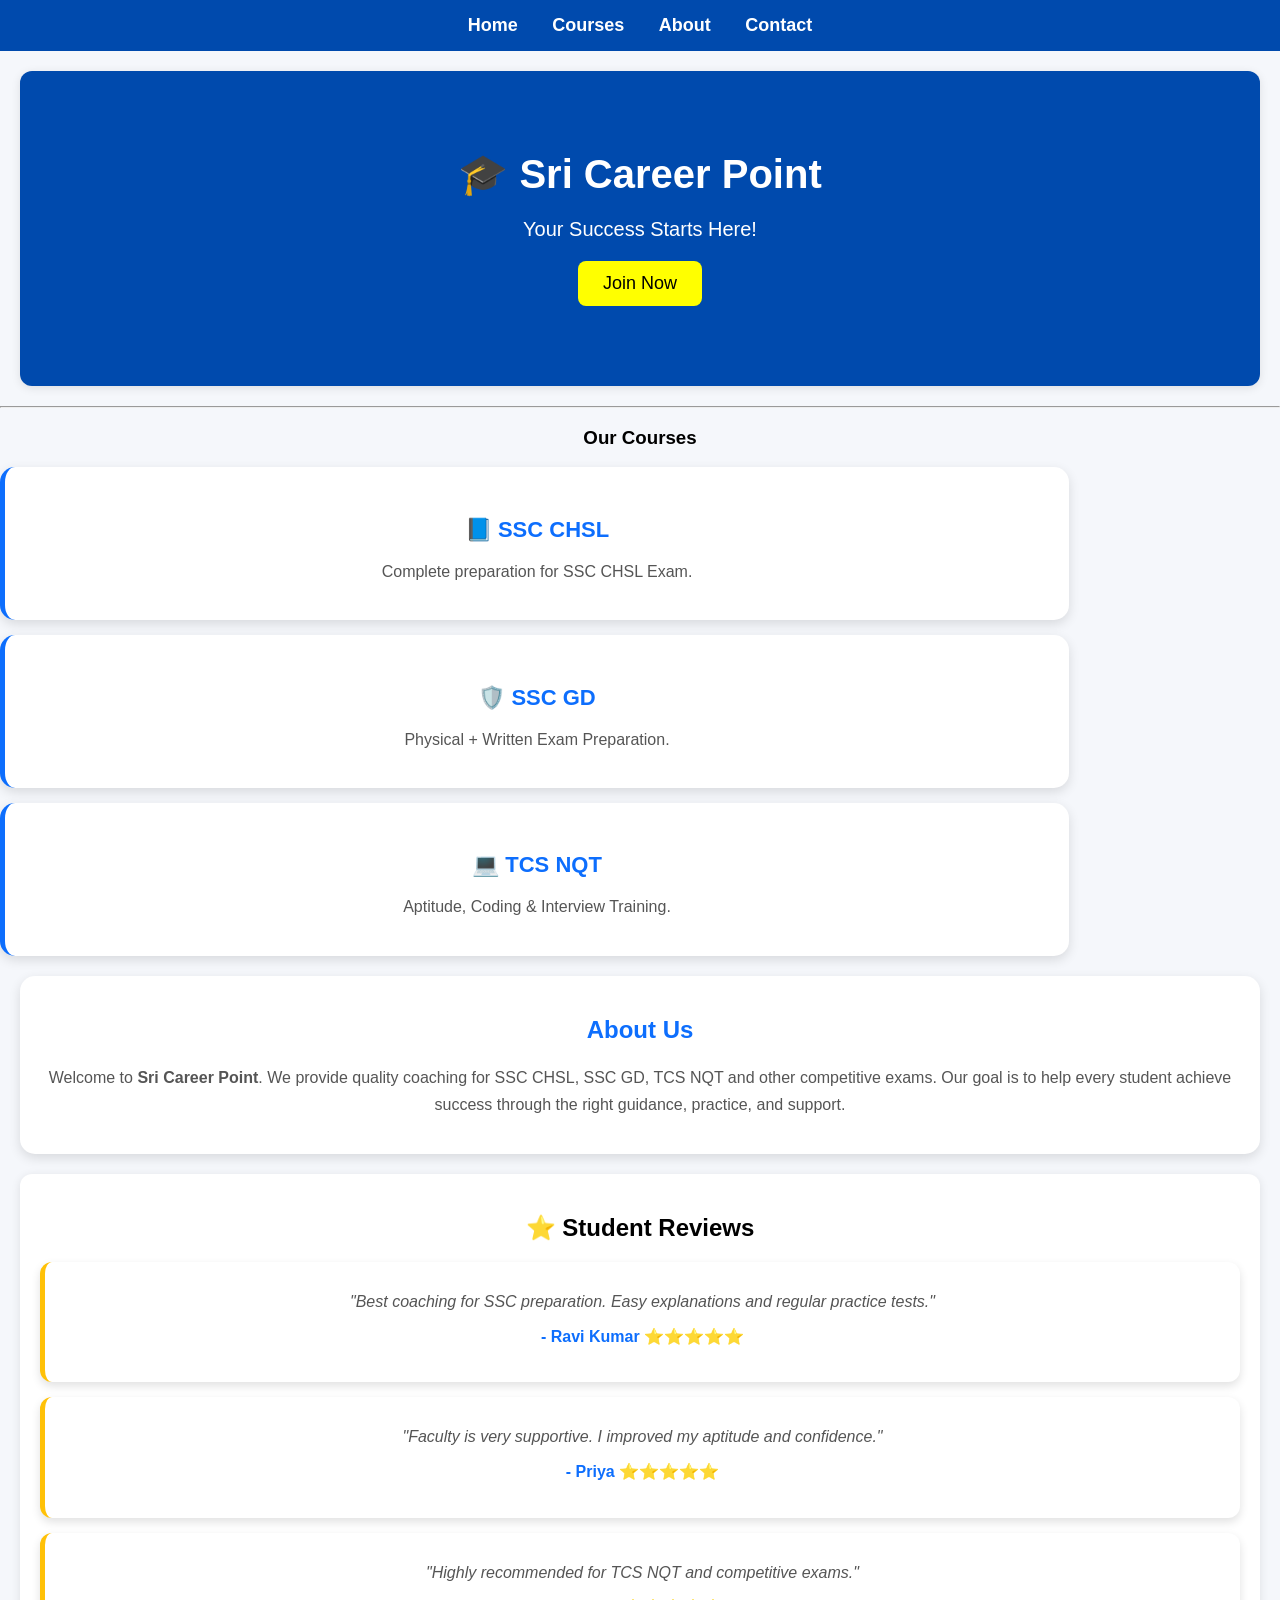
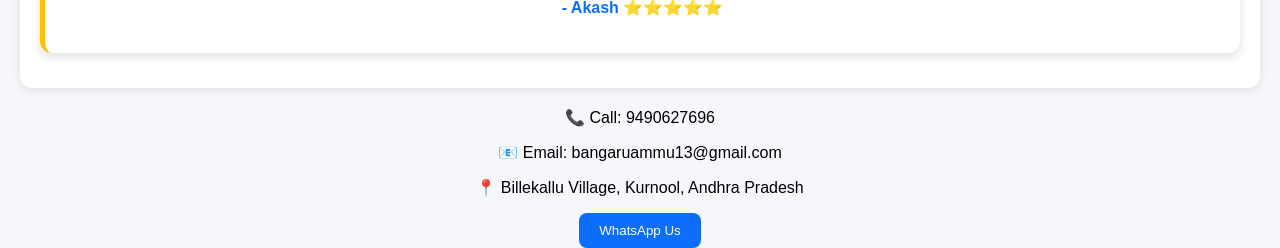
==== index.html @ 65660f53 "Update index.html" ====
<!DOCTYPE html>
<html lang="en">
<head>
  <meta charset="UTF-8">
  <meta name="viewport" content="width=device-width, initial-scale=1.0">
  <title>Sri Career Point</title>
  <link rel="stylesheet" href="style.css">
</head>
<body>
<nav>
    <a href="#">Home</a>
    <a href="#">Courses</a>
    <a href="#">About</a>
    <a href="#">Contact</a>
</nav>
<section class="hero">
  <h1>🎓 Sri Career Point</h1>
  <p>Your Success Starts Here!</p>
 <a href="https://wa.me/919490627696" target="_blank">
  <button>Join Now</button>
 </a>
</section>
  <hr>
<h3>Our Courses</h3>
<div class="course-box">
  <h4>📘 SSC CHSL</h4>
  <p>Complete preparation for SSC CHSL Exam.</p>
</div>

<div class="course-box">
  <h4>🛡️ SSC GD</h4>
  <p>Physical + Written Exam Preparation.</p>
</div>

<div class="course-box">
  <h4>💻 TCS NQT</h4>
  <p>Aptitude, Coding & Interview Training.</p>
</div>
  <section id="about">
  <h2>About Us</h2>
  <p>
    Welcome to <strong>Sri Career Point</strong>. We provide quality coaching for
    SSC CHSL, SSC GD, TCS NQT and other competitive exams.
    Our goal is to help every student achieve success through the right guidance,
    practice, and support.
  </p>
  </section>
  <section id="reviews">
  <h2>⭐ Student Reviews</h2>

  <div class="review-box">
    <p>"Best coaching for SSC preparation. Easy explanations and regular practice tests."</p>
    <h4>- Ravi Kumar ⭐⭐⭐⭐⭐</h4>
  </div>

  <div class="review-box">
    <p>"Faculty is very supportive. I improved my aptitude and confidence."</p>
    <h4>- Priya ⭐⭐⭐⭐⭐</h4>
  </div>

  <div class="review-box">
    <p>"Highly recommended for TCS NQT and competitive exams."</p>
    <h4>- Akash ⭐⭐⭐⭐⭐</h4>
  </div>
  </section>
<p>📞 Call: 9490627696</p>
<p>📧 Email: bangaruammu13@gmail.com</p>
<p>📍 Billekallu Village, Kurnool, Andhra Pradesh</p>

<a href="https://wa.me/919490627696" target="_blank">
  <button>WhatsApp Us</button>
</a>
</body>
</html>
---- style.css ----
body {
  font-family: Arial, sans-serif;
  margin: 0;
  padding: 0;
  background: #f4f7fc;
  text-align: center;
}

header {
  background: #004aad;
  color: white;
  padding: 20px;
}

h1 {
  margin: 0;
}

.container {
  padding: 30px;
}

.course-box {
  background: white;
  margin: 15px;
  padding: 20px;
  border-radius: 10px;
  box-shadow: 0 2px 8px rgba(0,0,0,0.1);
}

button {
  background: #004aad;
  color: white;
  border: none;
  padding: 12px 20px;
  border-radius: 5px;
  cursor: pointer;
}

button:hover {
  background: #003080;
  }
nav {
    background: #004aad;
    padding: 15px;
}

nav a {
    color: white;
    text-decoration: none;
    margin: 15px;
    font-size: 18px;
    font-weight: bold;
}

nav a:hover {
    color: yellow;
}
.hero {
    background: #004aad;
    color: white;
    padding: 80px 20px;
}

.hero h1 {
    font-size: 40px;
    margin-bottom: 10px;
}

.hero p {
    font-size: 20px;
    margin-bottom: 20px;
}

.hero button {
    background: yellow;
    color: black;
    padding: 12px 25px;
    border: none;
    border-radius: 8px;
    font-size: 18px;
    cursor: pointer;
}
.course-box {
    background: white;
    width: 80%;
    margin: 20px auto;
    padding: 20px;
    border-radius: 10px;
    box-shadow: 0 2px 10px rgba(0,0,0,0.1);
}

.course-box h4 {
    color: #004aad;
    margin-bottom: 10px;
}

.course-box p {
    color: #555;
}
 body {
  font-family: Arial, sans-serif;
  background: #f5f7fb;
  margin: 0;
  padding: 0;
}

header {
  background: #0d6efd;
  color: white;
  text-align: center;
  padding: 20px;
}

section {
  background: white;
  margin: 20px;
  padding: 20px;
  border-radius: 12px;
  box-shadow: 0 2px 10px rgba(0,0,0,0.1);
}

button {
  background: #0d6efd;
  color: white;
  border: none;
  padding: 10px 20px;
  border-radius: 8px;
  cursor: pointer;
}

button:hover {
  background: #0b5ed7;
  }
.course-box {
  background: #ffffff;
  border-radius: 15px;
  padding: 20px;
  margin: 15px 0;
  box-shadow: 0 4px 12px rgba(0,0,0,0.12);
  transition: 0.3s;
  border-left: 5px solid #0d6efd;
}

.course-box:hover {
  transform: translateY(-5px);
  box-shadow: 0 8px 18px rgba(0,0,0,0.18);
}

.course-box h4 {
  color: #0d6efd;
  margin-bottom: 10px;
  font-size: 22px;
}

.course-box p {
  color: #555;
  line-height: 1.6;
}
#about {
  background: #ffffff;
  padding: 20px;
  margin: 20px;
  border-radius: 15px;
  box-shadow: 0 4px 12px rgba(0,0,0,0.12);
}

#about h2 {
  color: #0d6efd;
}

#about p {
  color: #555;
  line-height: 1.7;
}
#reviews {
  margin: 20px;
}

.review-box {
  background: #ffffff;
  padding: 15px;
  margin: 15px 0;
  border-radius: 12px;
  box-shadow: 0 4px 10px rgba(0,0,0,0.12);
  border-left: 5px solid #ffc107;
}

.review-box p {
  color: #555;
  font-style: italic;
}

.review-box h4 {
  color: #0d6efd;
  margin-top: 10px;
}
.hero h1 {
  font-size: 40px;
  color: white;
  font-weight: bold;
  margin-bottom: 10px;
}

.hero p {
  font-size: 20px;
}
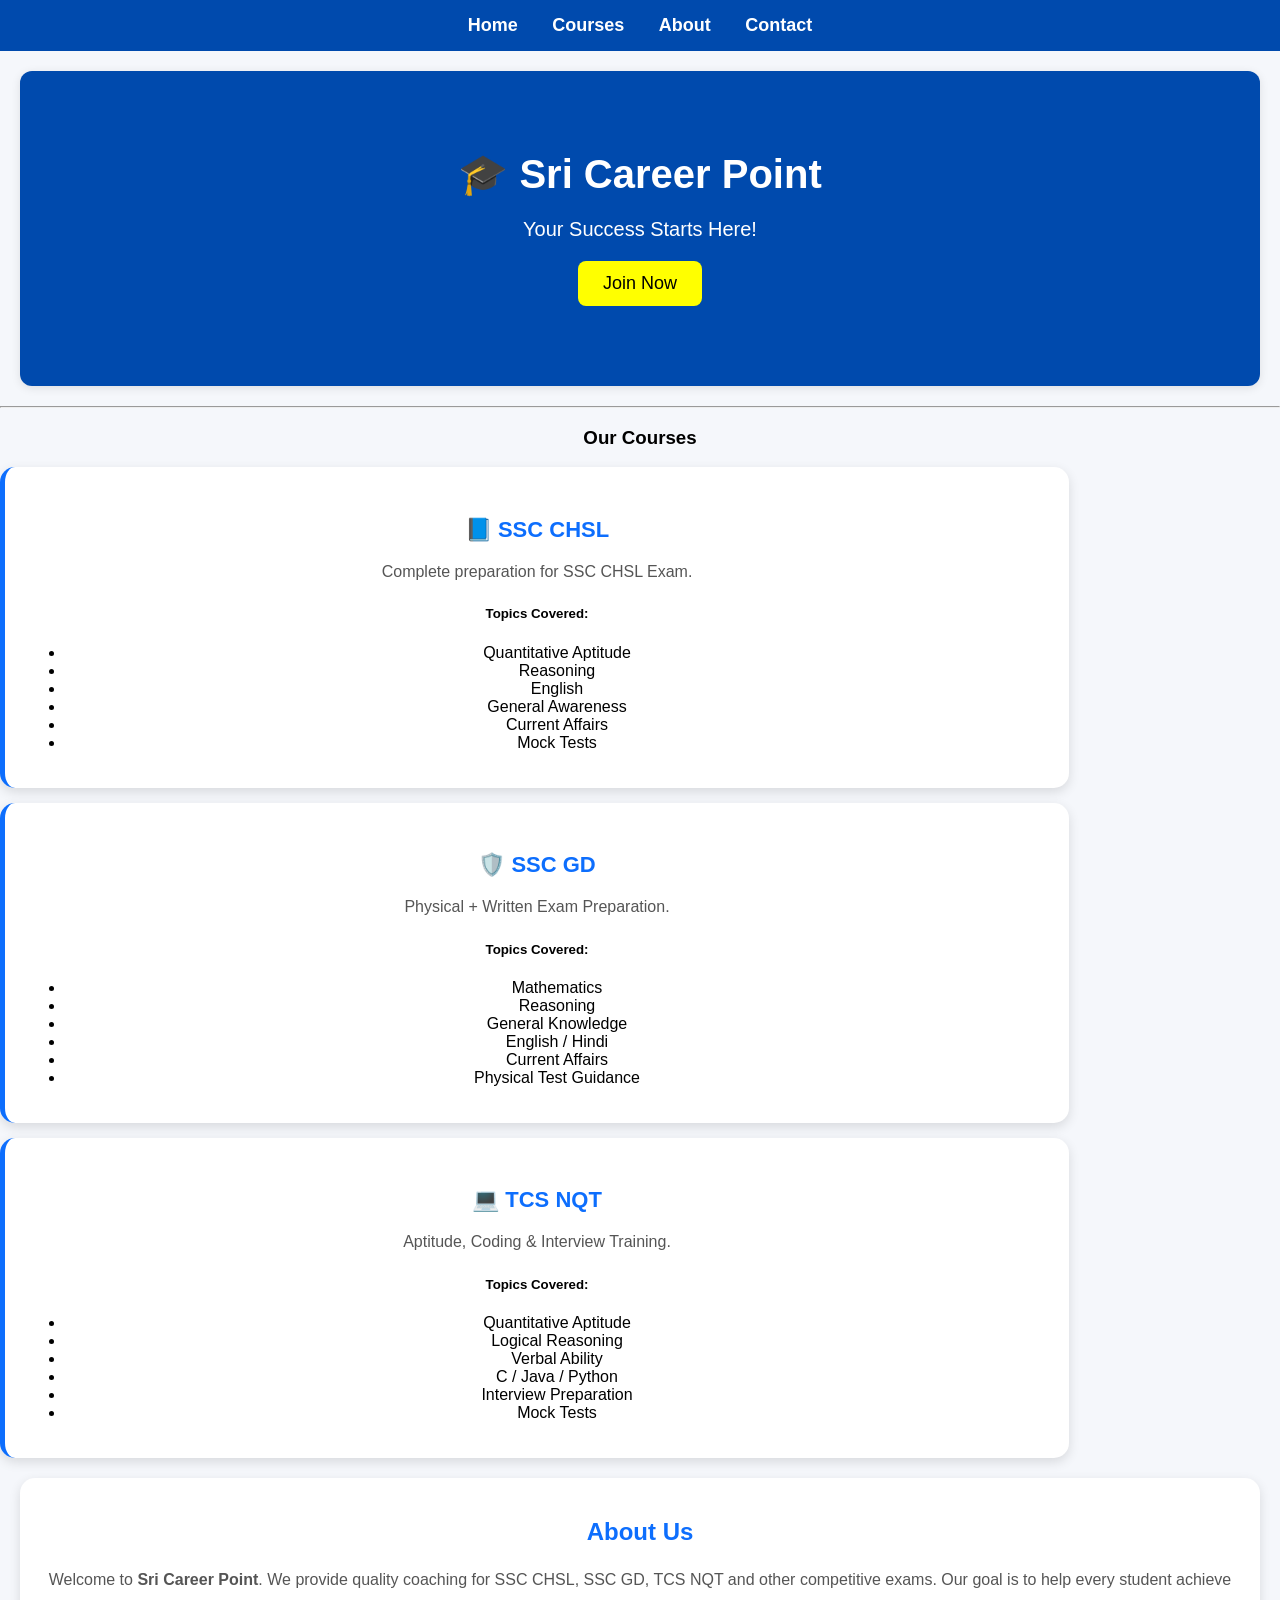
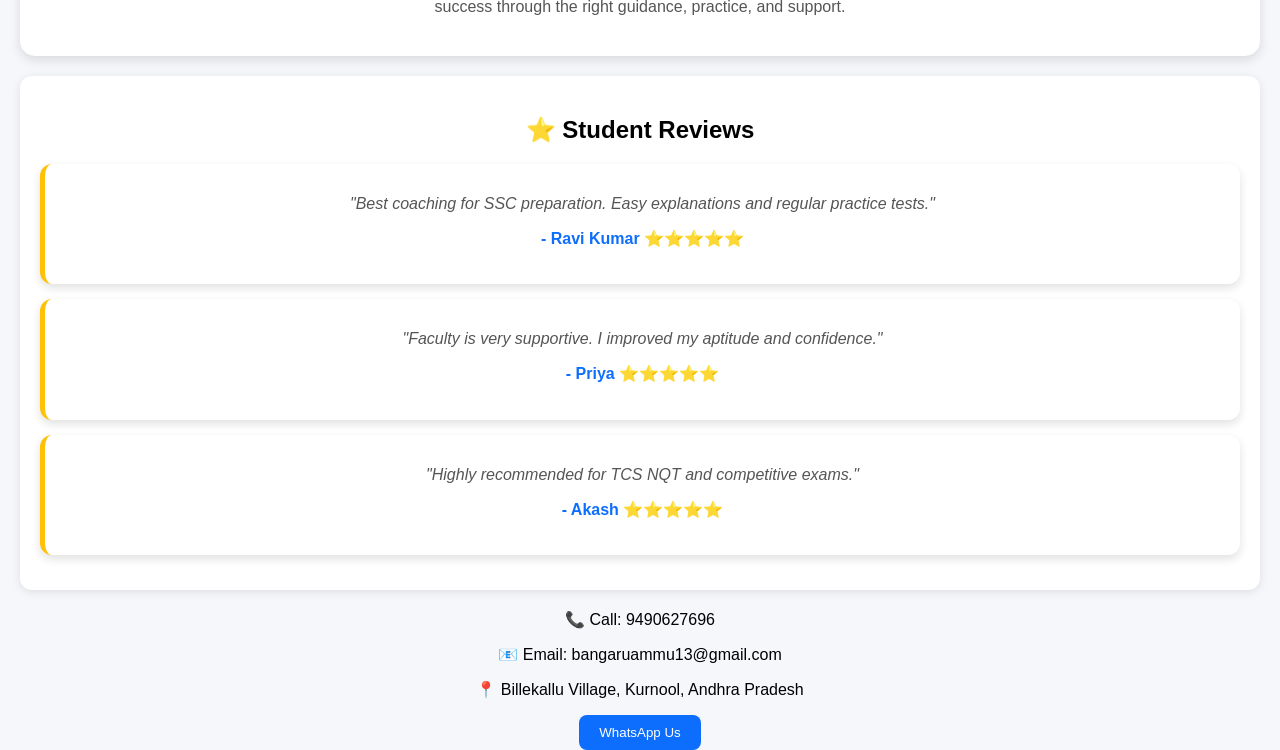
==== commit 8bce4579: "Update index.html" ====
--- a/index.html
+++ b/index.html
@@ -25,16 +25,45 @@
 <div class="course-box">
   <h4>📘 SSC CHSL</h4>
   <p>Complete preparation for SSC CHSL Exam.</p>
+
+  <h5>Topics Covered:</h5>
+  <ul>
+    <li>Quantitative Aptitude</li>
+    <li>Reasoning</li>
+    <li>English</li>
+    <li>General Awareness</li>
+    <li>Current Affairs</li>
+    <li>Mock Tests</li>
+  </ul>
 </div>
-
 <div class="course-box">
   <h4>🛡️ SSC GD</h4>
   <p>Physical + Written Exam Preparation.</p>
+
+  <h5>Topics Covered:</h5>
+  <ul>
+    <li>Mathematics</li>
+    <li>Reasoning</li>
+    <li>General Knowledge</li>
+    <li>English / Hindi</li>
+    <li>Current Affairs</li>
+    <li>Physical Test Guidance</li>
+  </ul>
 </div>
 
 <div class="course-box">
   <h4>💻 TCS NQT</h4>
   <p>Aptitude, Coding & Interview Training.</p>
+
+  <h5>Topics Covered:</h5>
+  <ul>
+    <li>Quantitative Aptitude</li>
+    <li>Logical Reasoning</li>
+    <li>Verbal Ability</li>
+    <li>C / Java / Python</li>
+    <li>Interview Preparation</li>
+    <li>Mock Tests</li>
+  </ul>
 </div>
   <section id="about">
   <h2>About Us</h2>
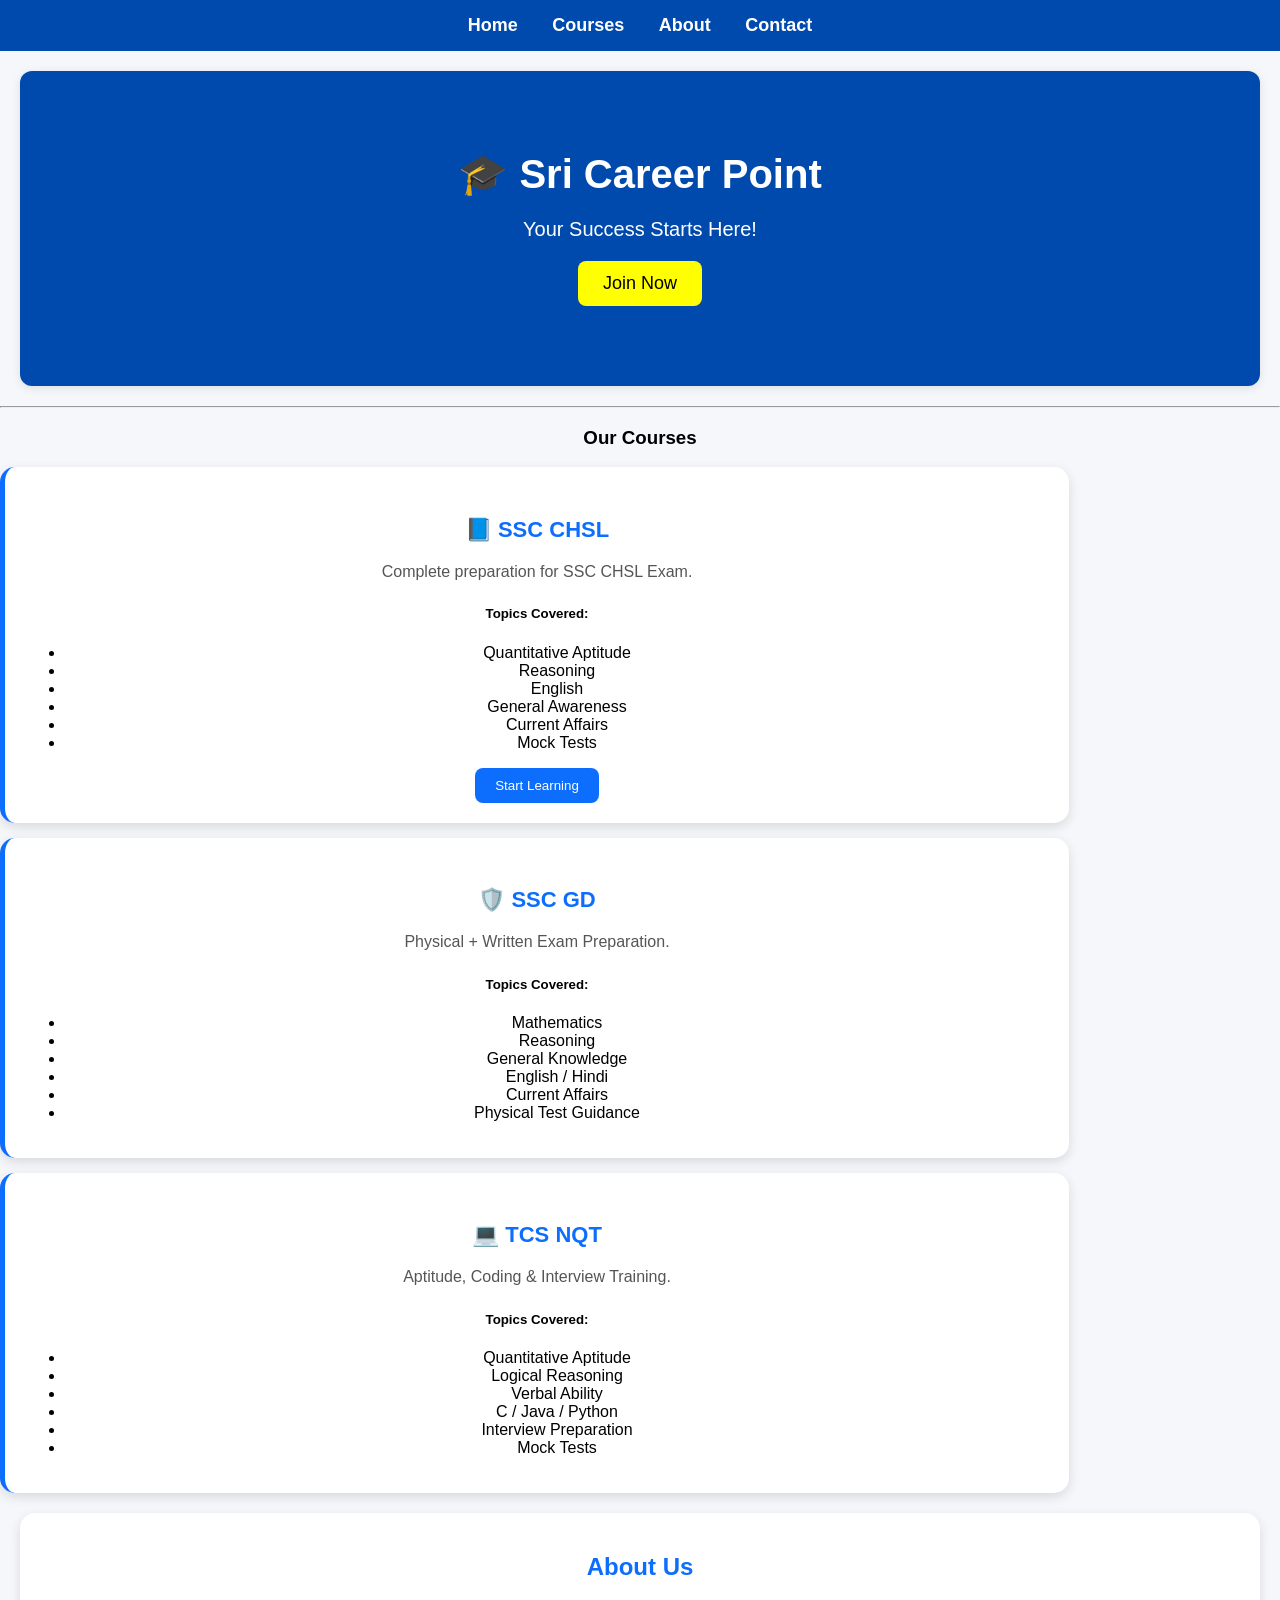
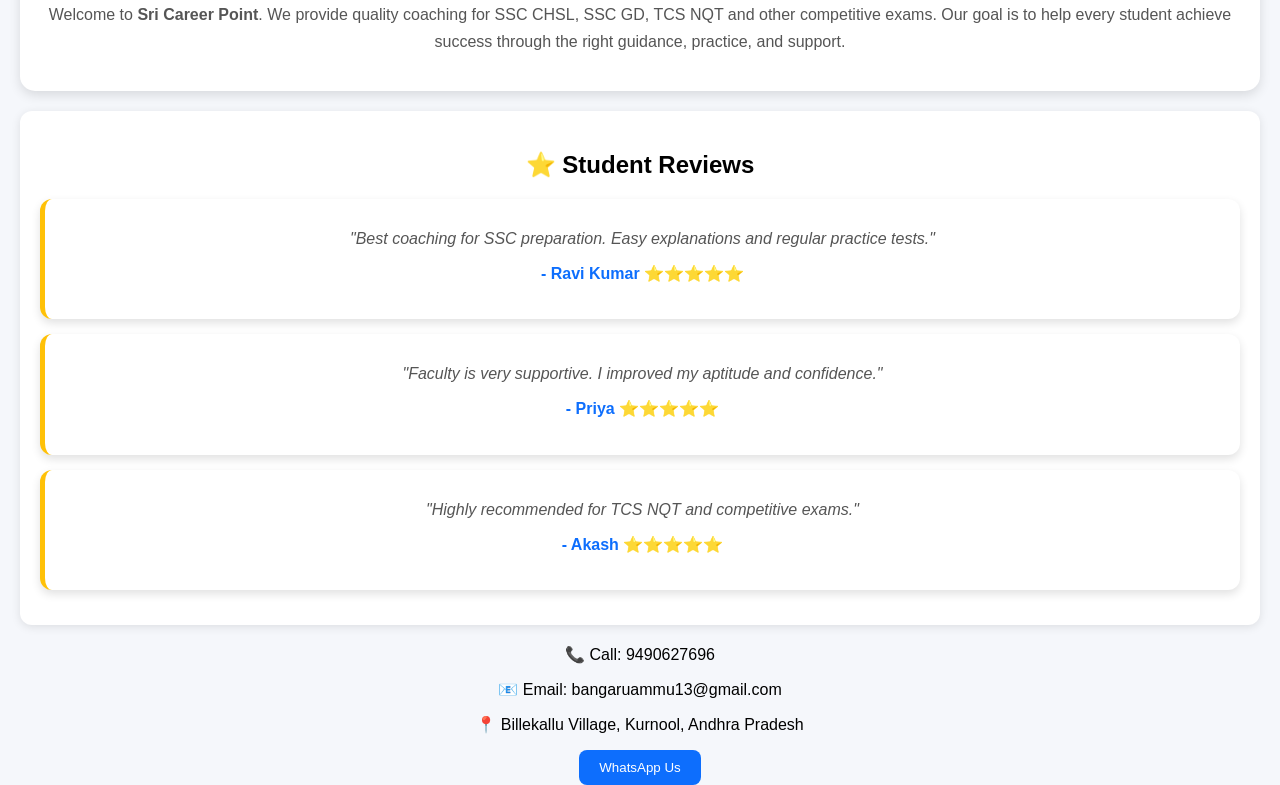
==== commit 2c716cdc: "Update index.html" ====
--- a/index.html
+++ b/index.html
@@ -35,6 +35,9 @@
     <li>Current Affairs</li>
     <li>Mock Tests</li>
   </ul>
+  <a href="number-system.html">
+  <button>Start Learning</button>
+  </a>
 </div>
 <div class="course-box">
   <h4>🛡️ SSC GD</h4>
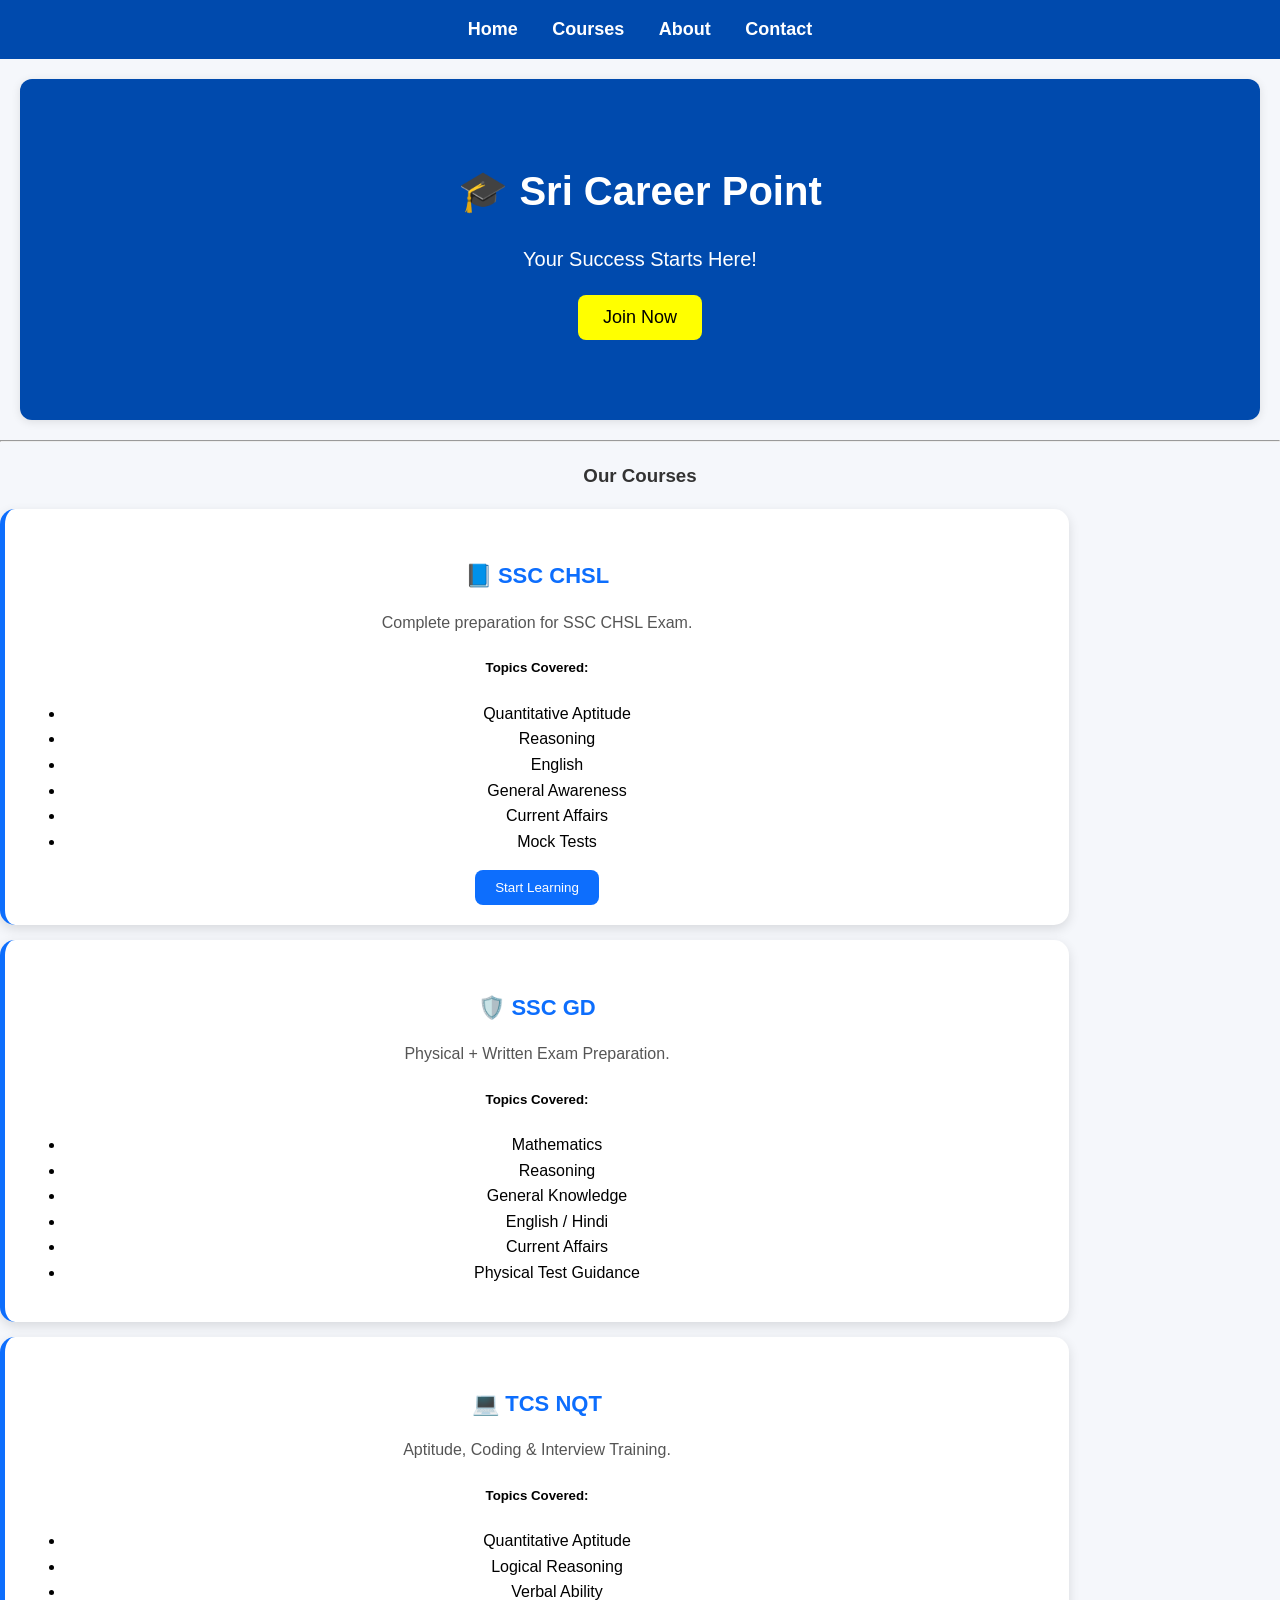
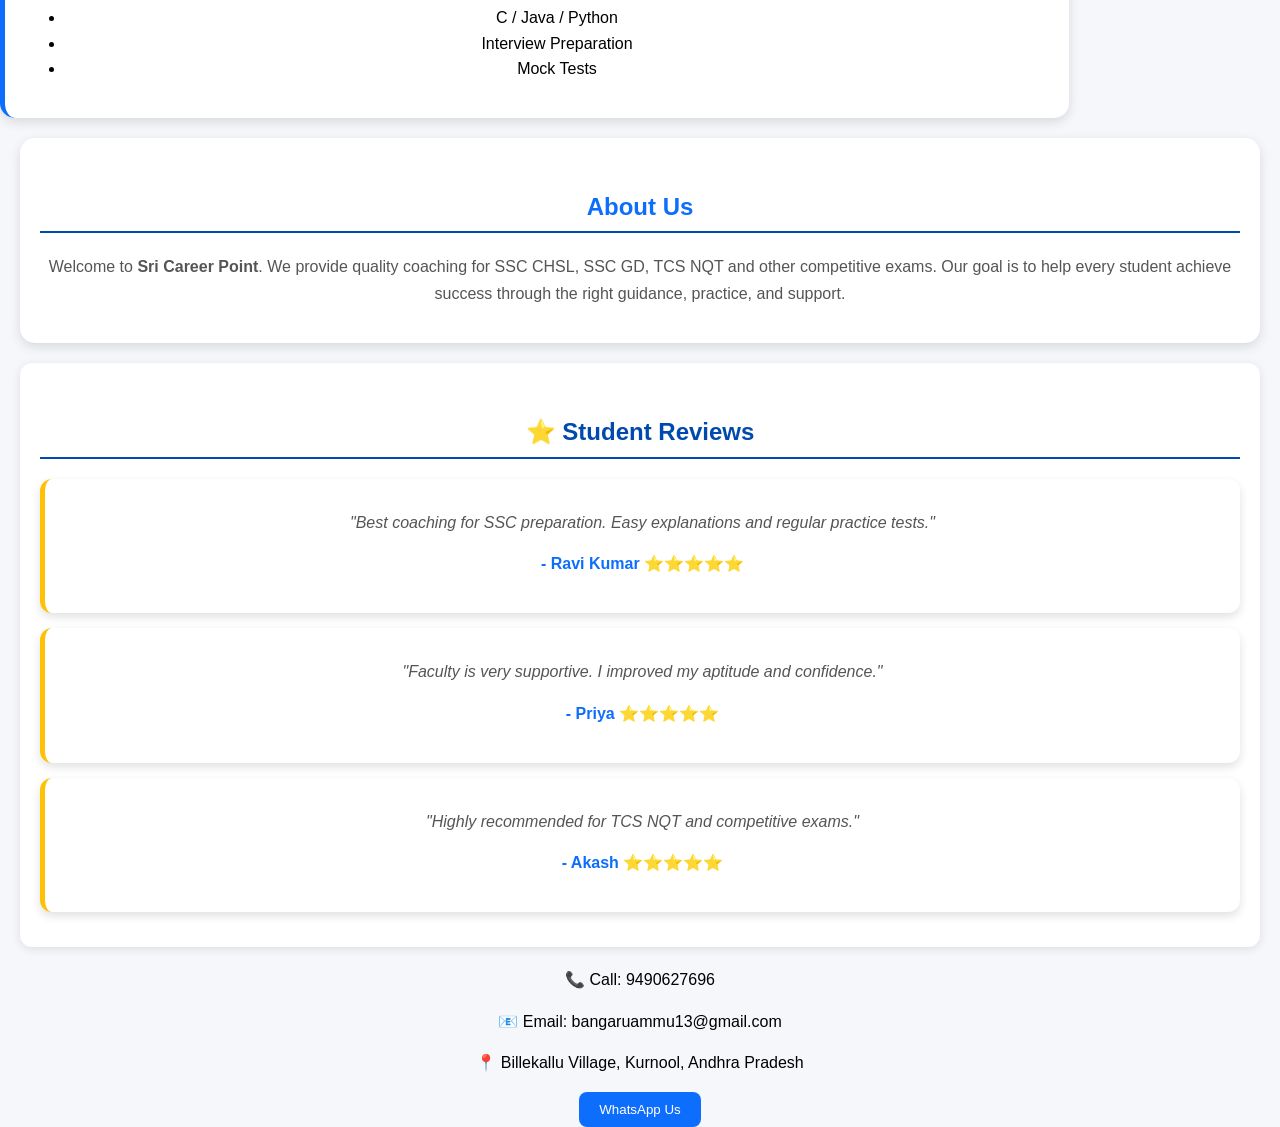
==== commit bfb4f6c8: "Update index.html" ====
--- a/index.html
+++ b/index.html
@@ -35,7 +35,7 @@
     <li>Current Affairs</li>
     <li>Mock Tests</li>
   </ul>
-  <a href="number-system.html">
+ <a href="ssc-chsl.html">
   <button>Start Learning</button>
   </a>
 </div>
--- a/style.css
+++ b/style.css
@@ -205,3 +205,43 @@
 .hero p {
   font-size: 20px;
 }
+/* Number System Page Design */
+
+body {
+  font-family: Arial, sans-serif;
+  line-height: 1.6;
+}
+
+h1 {
+  color: #004aad;
+  text-align: center;
+}
+
+h2 {
+  color: #004aad;
+  border-bottom: 2px solid #004aad;
+  padding-bottom: 5px;
+  margin-top: 30px;
+}
+
+h3 {
+  color: #333;
+}
+
+details {
+  background: #f4f8ff;
+  padding: 10px;
+  margin: 10px 0 20px;
+  border-left: 4px solid #004aad;
+  border-radius: 8px;
+}
+
+summary {
+  color: #004aad;
+  font-weight: bold;
+  cursor: pointer;
+}
+
+details p {
+  font-weight: bold;
+}
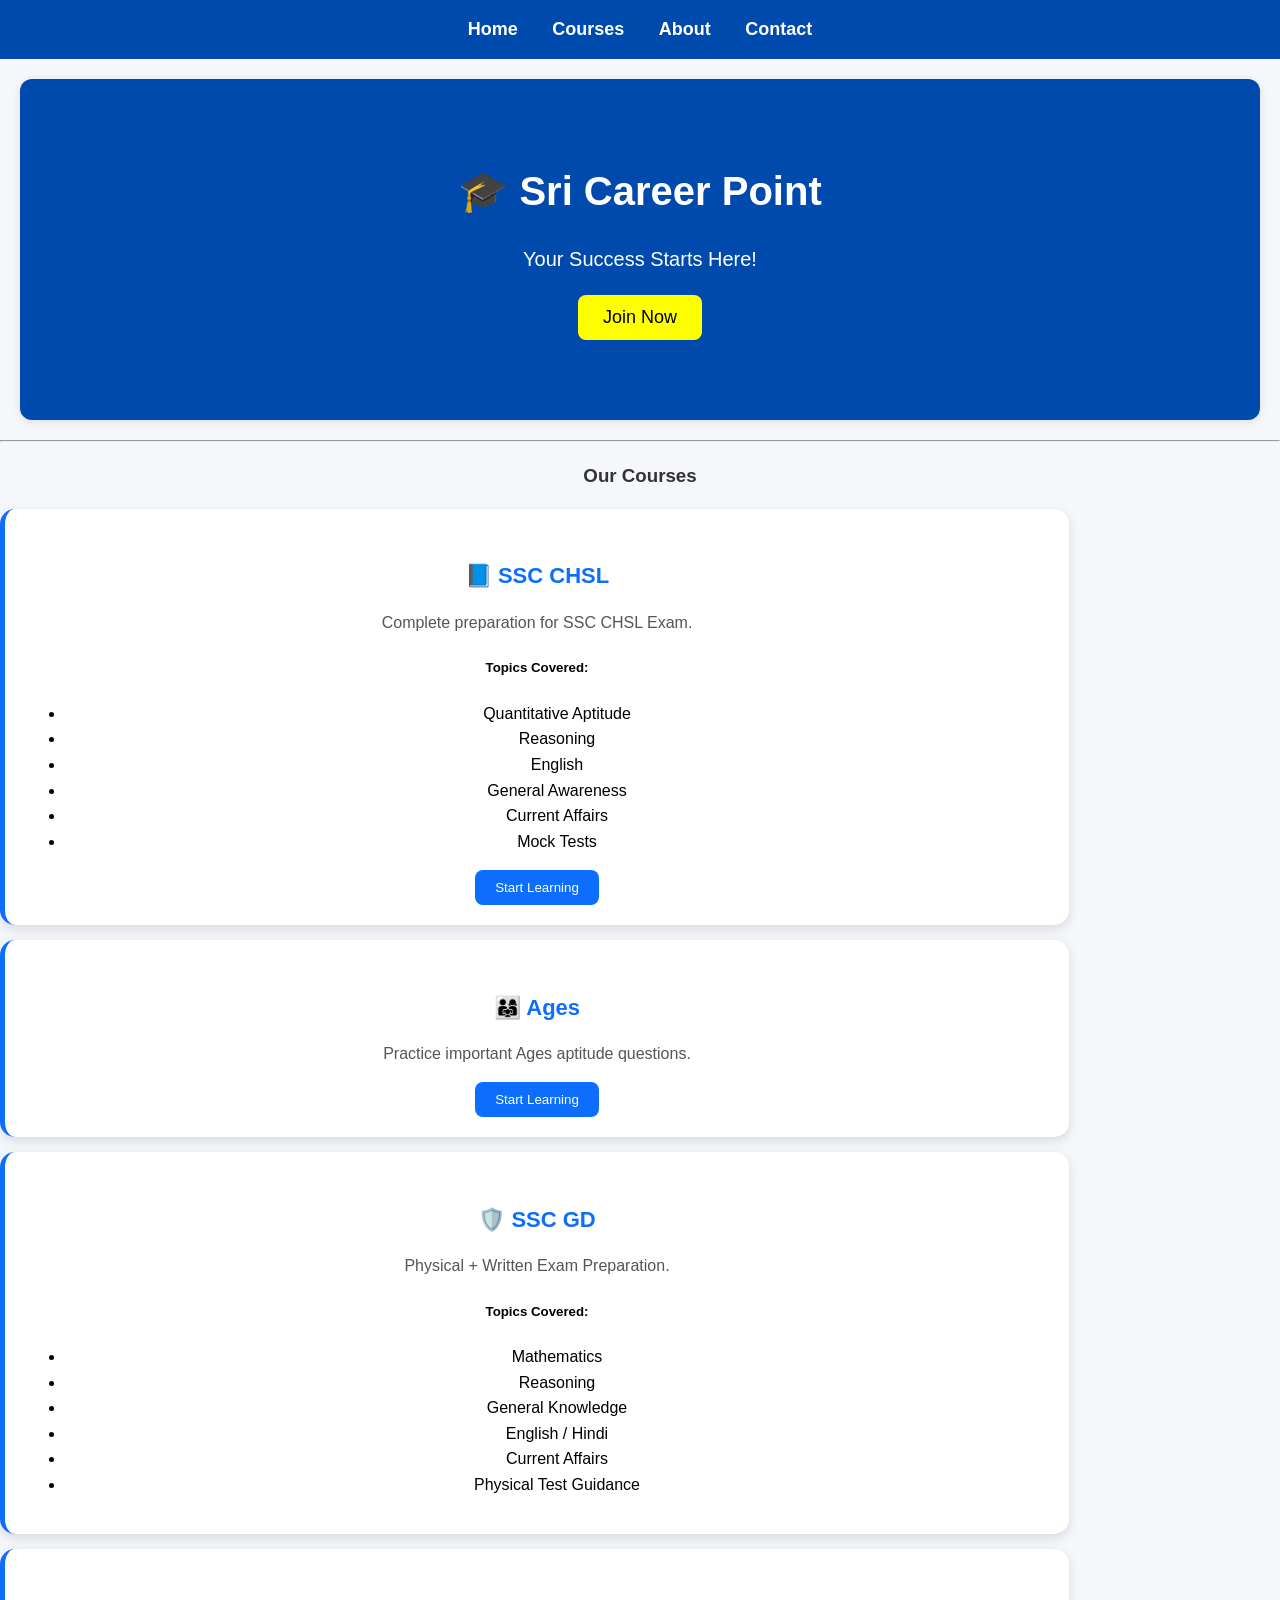
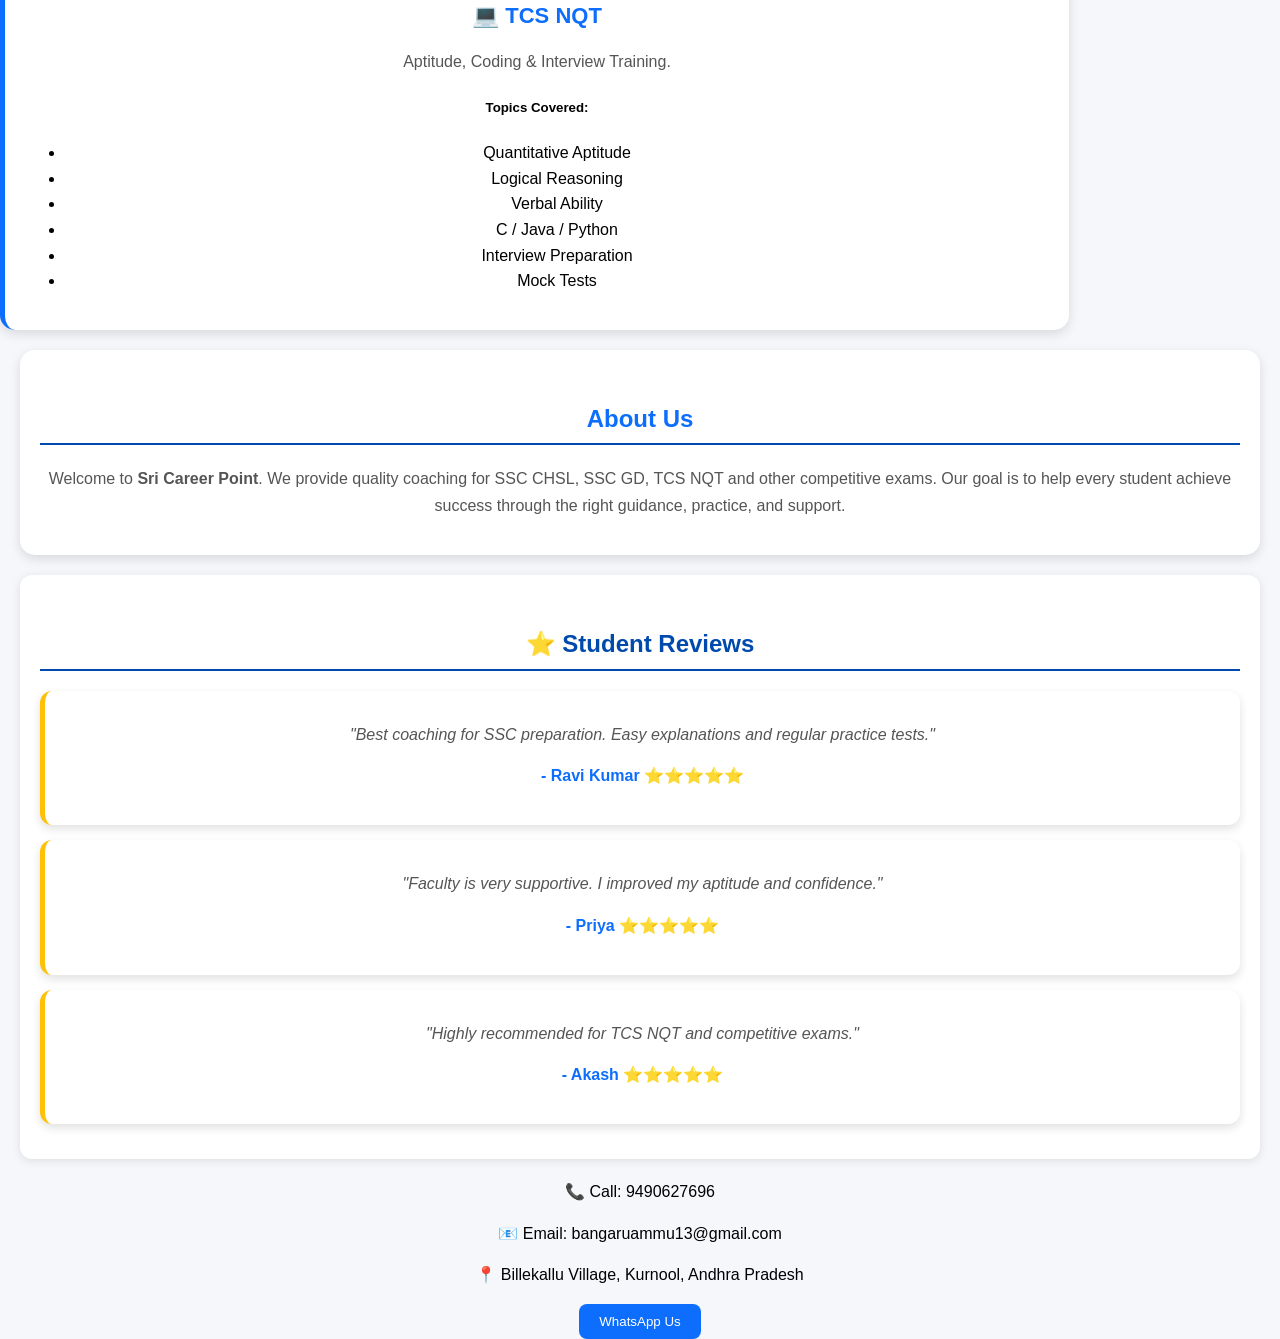
==== commit dd7e47f4: "Update index.html" ====
--- a/index.html
+++ b/index.html
@@ -39,6 +39,14 @@
   <button>Start Learning</button>
   </a>
 </div>
+  <div class="course-box">
+  <h4>👨‍👩‍👧 Ages</h4>
+  <p>Practice important Ages aptitude questions.</p>
+
+  <a href="ages.html">
+    <button>Start Learning</button>
+  </a>
+  </div>
 <div class="course-box">
   <h4>🛡️ SSC GD</h4>
   <p>Physical + Written Exam Preparation.</p>
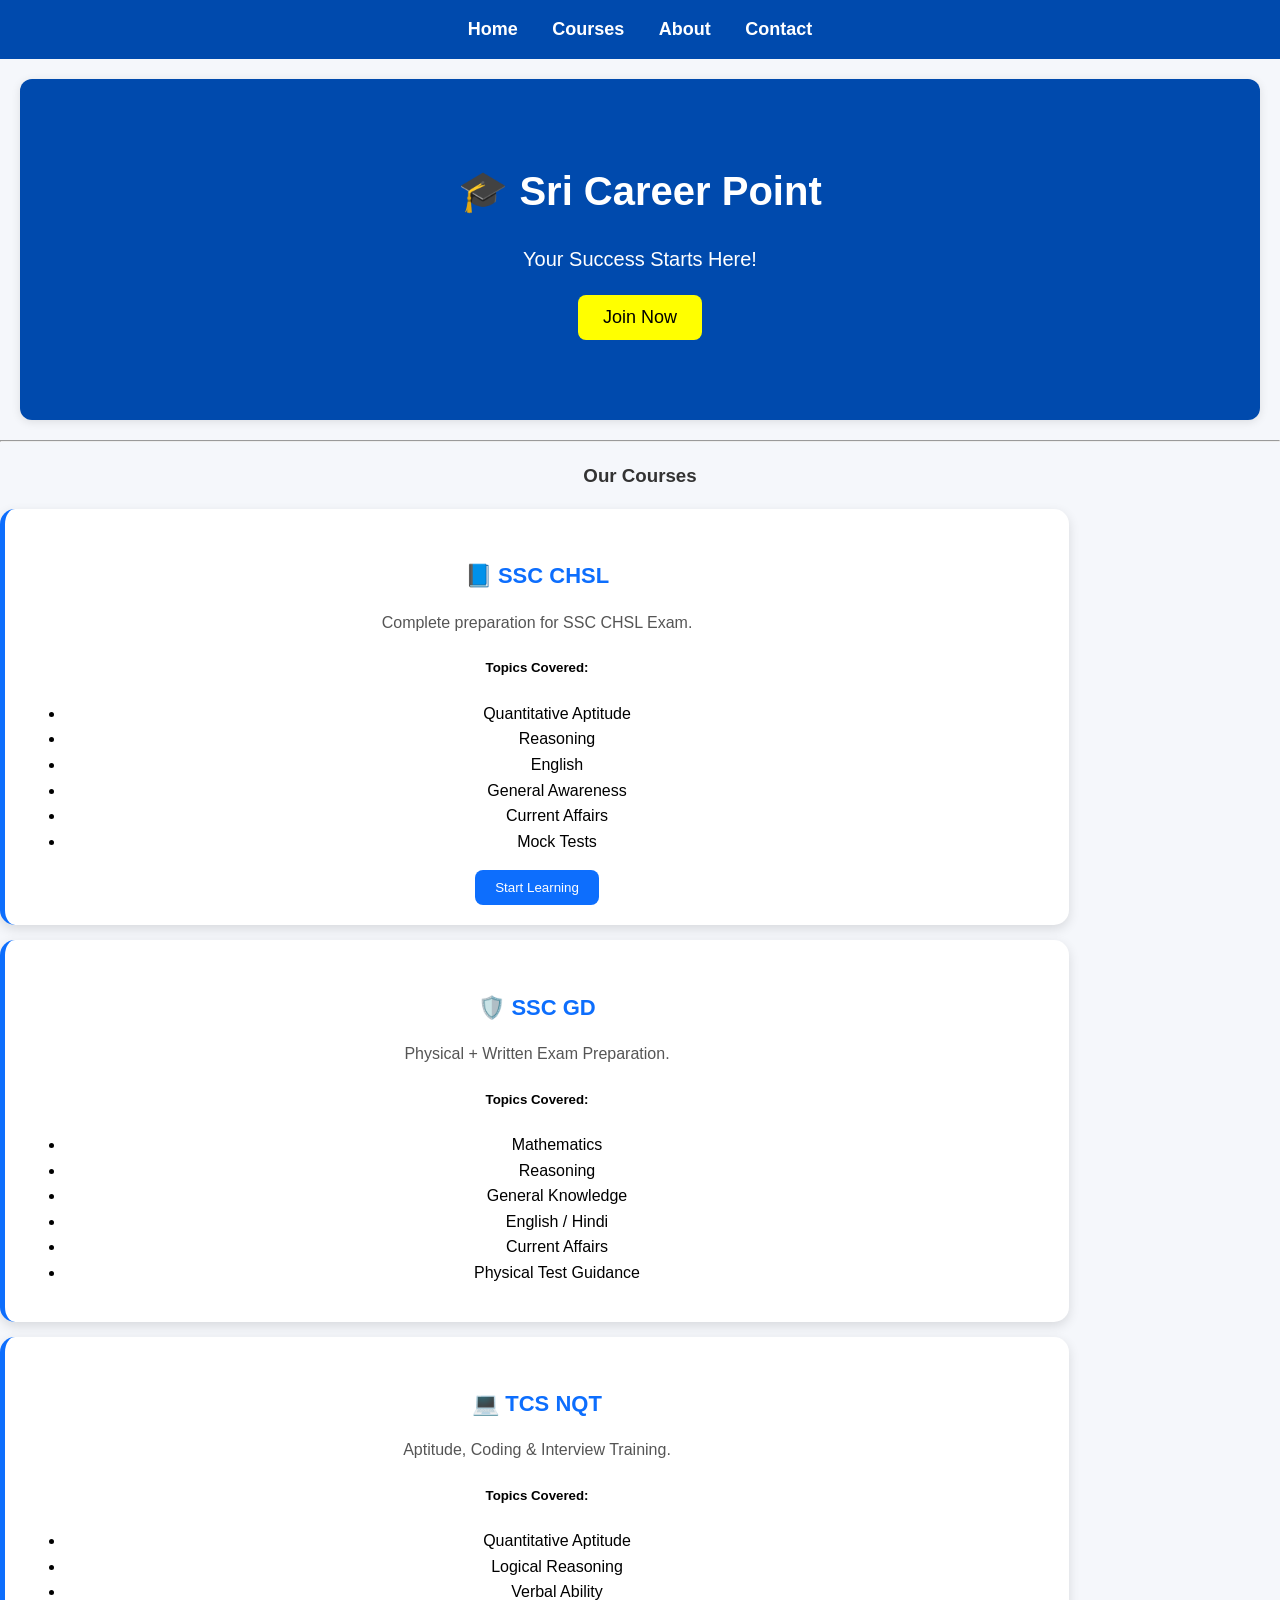
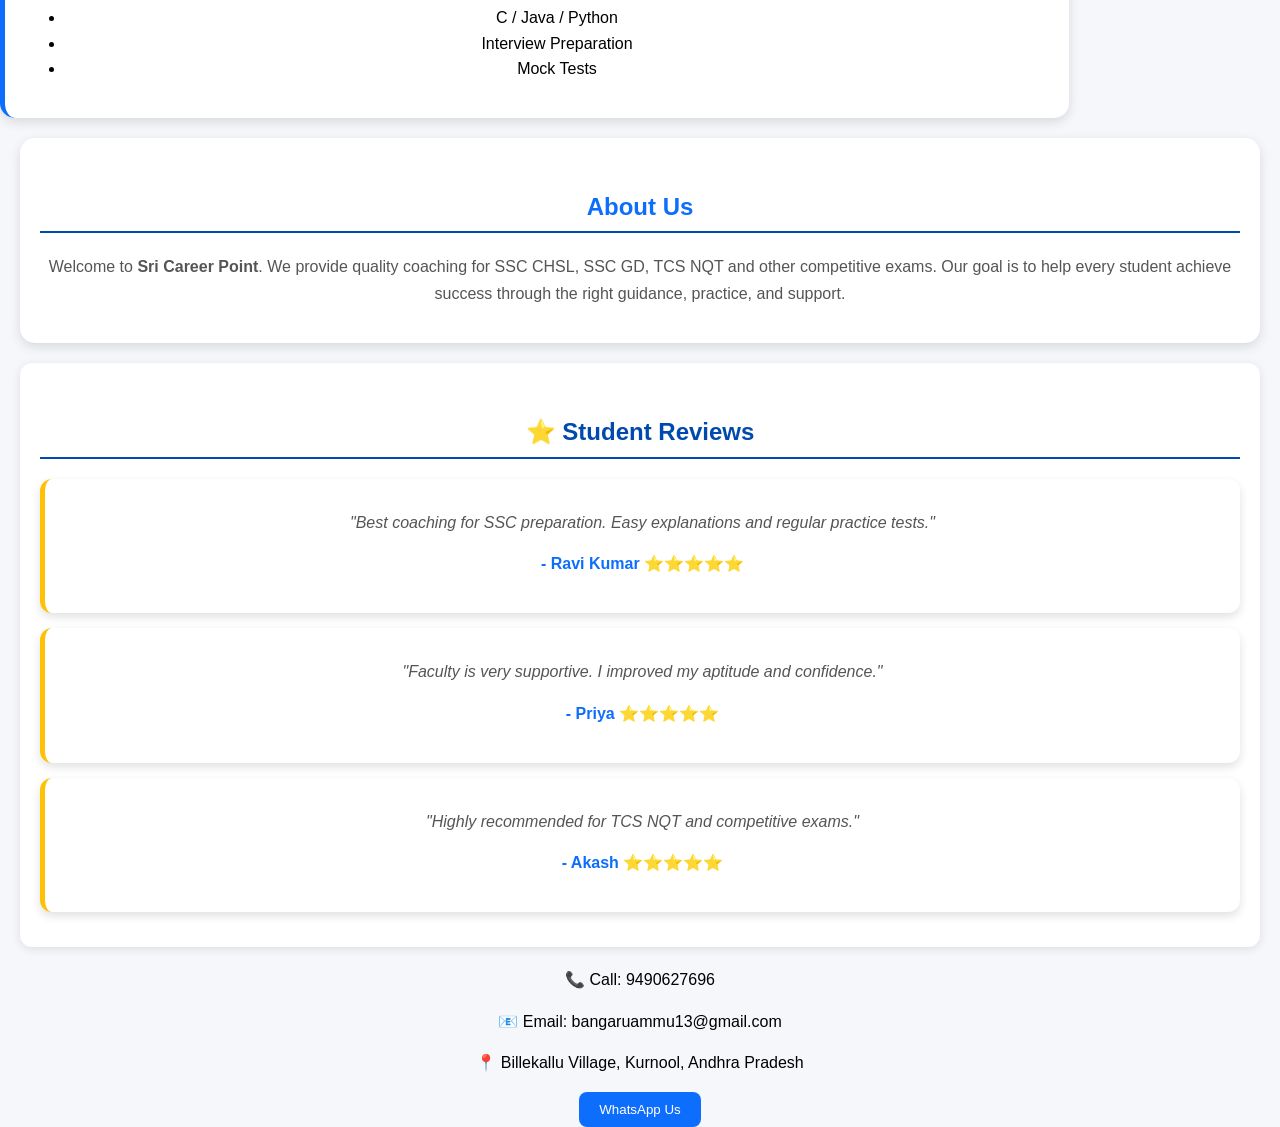
==== commit 93409456: "Update index.html" ====
--- a/index.html
+++ b/index.html
@@ -39,14 +39,7 @@
   <button>Start Learning</button>
   </a>
 </div>
-  <div class="course-box">
-  <h4>👨‍👩‍👧 Ages</h4>
-  <p>Practice important Ages aptitude questions.</p>
 
-  <a href="ages.html">
-    <button>Start Learning</button>
-  </a>
-  </div>
 <div class="course-box">
   <h4>🛡️ SSC GD</h4>
   <p>Physical + Written Exam Preparation.</p>
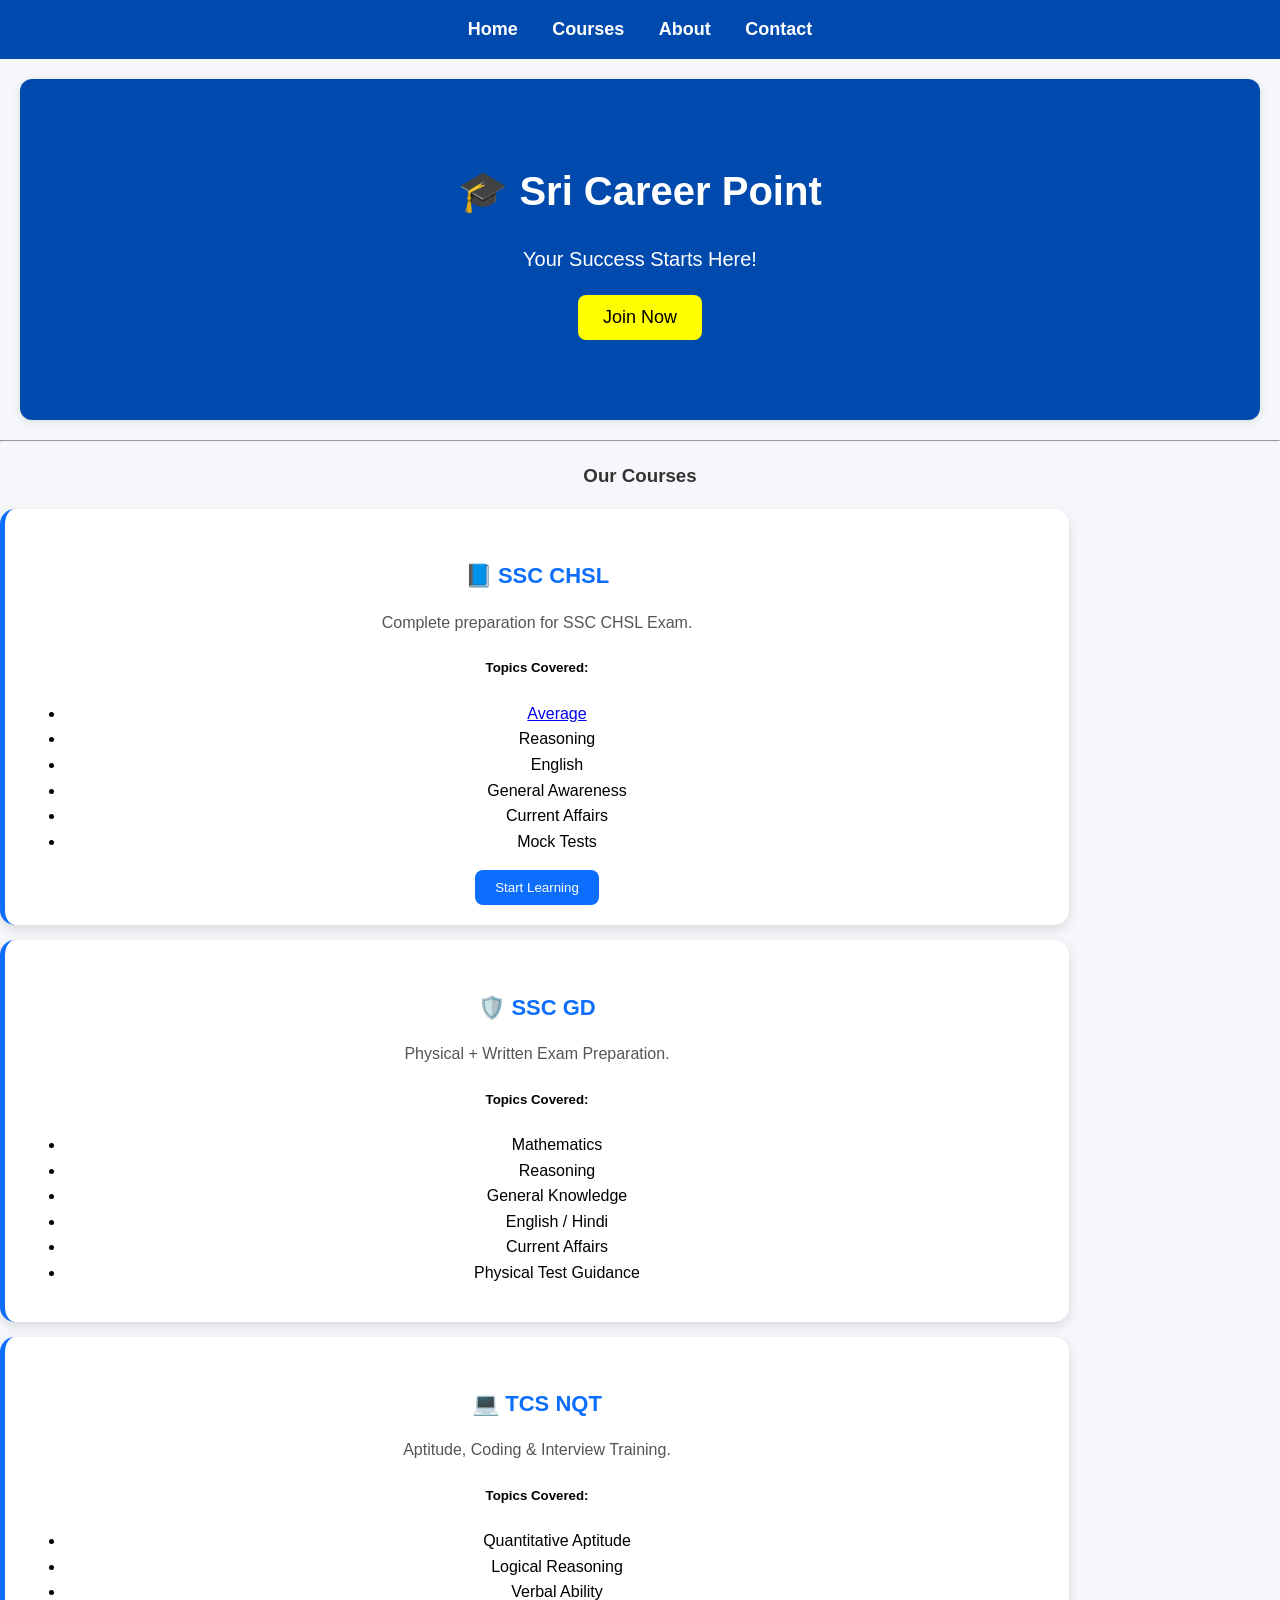
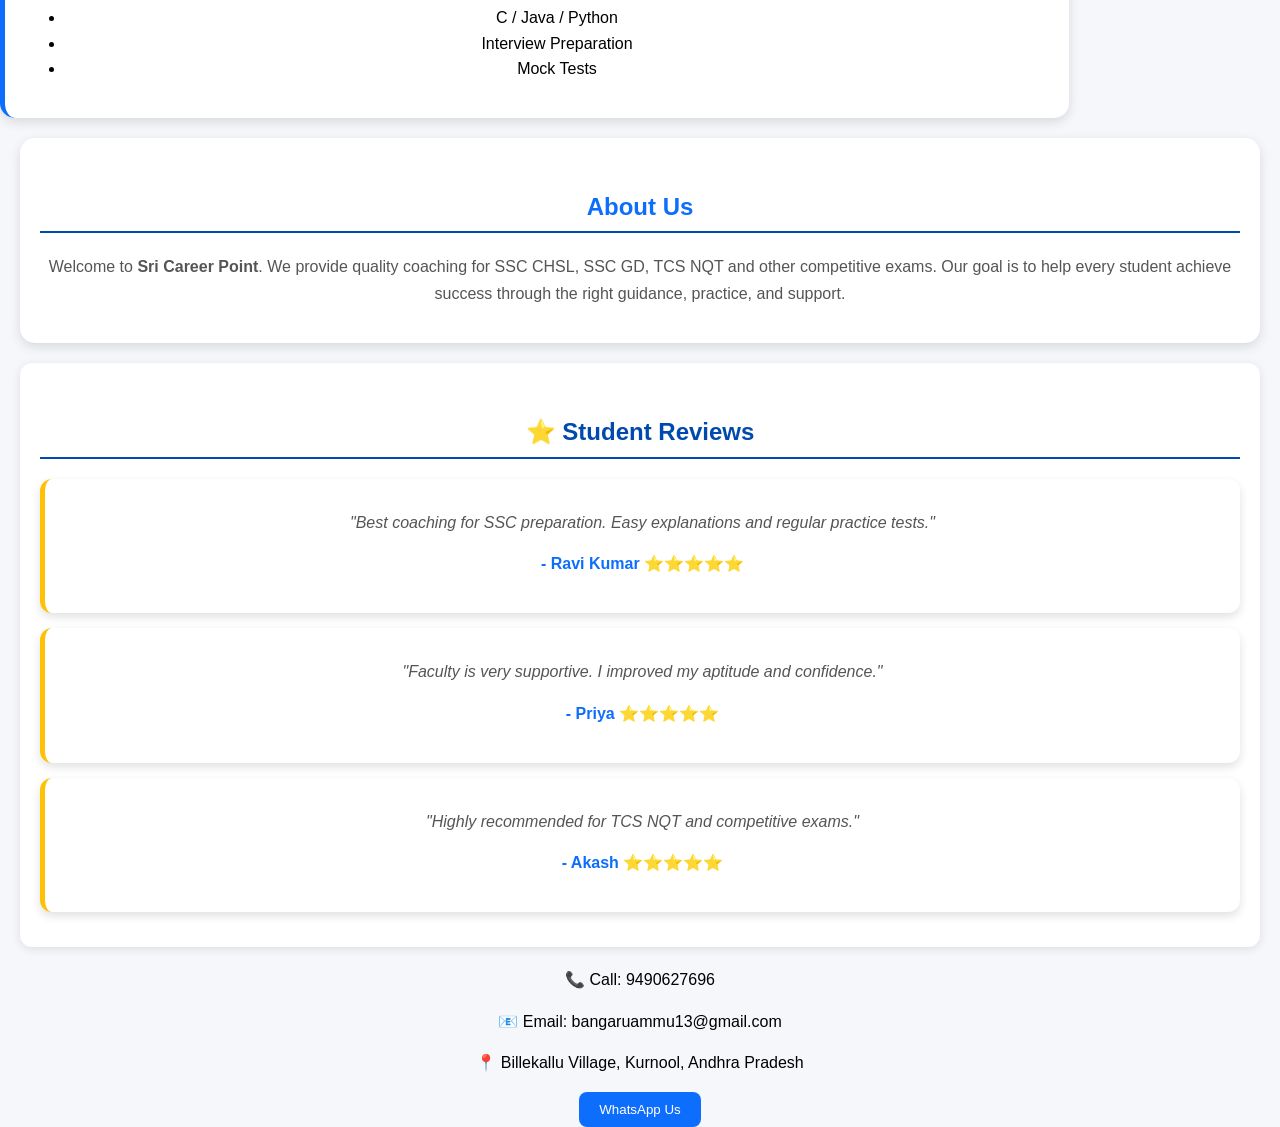
==== commit cd5d231b: "Update index.html" ====
--- a/index.html
+++ b/index.html
@@ -28,7 +28,7 @@
 
   <h5>Topics Covered:</h5>
   <ul>
-    <li>Quantitative Aptitude</li>
+    <li><a href="average.html">Average</a></li>
     <li>Reasoning</li>
     <li>English</li>
     <li>General Awareness</li>
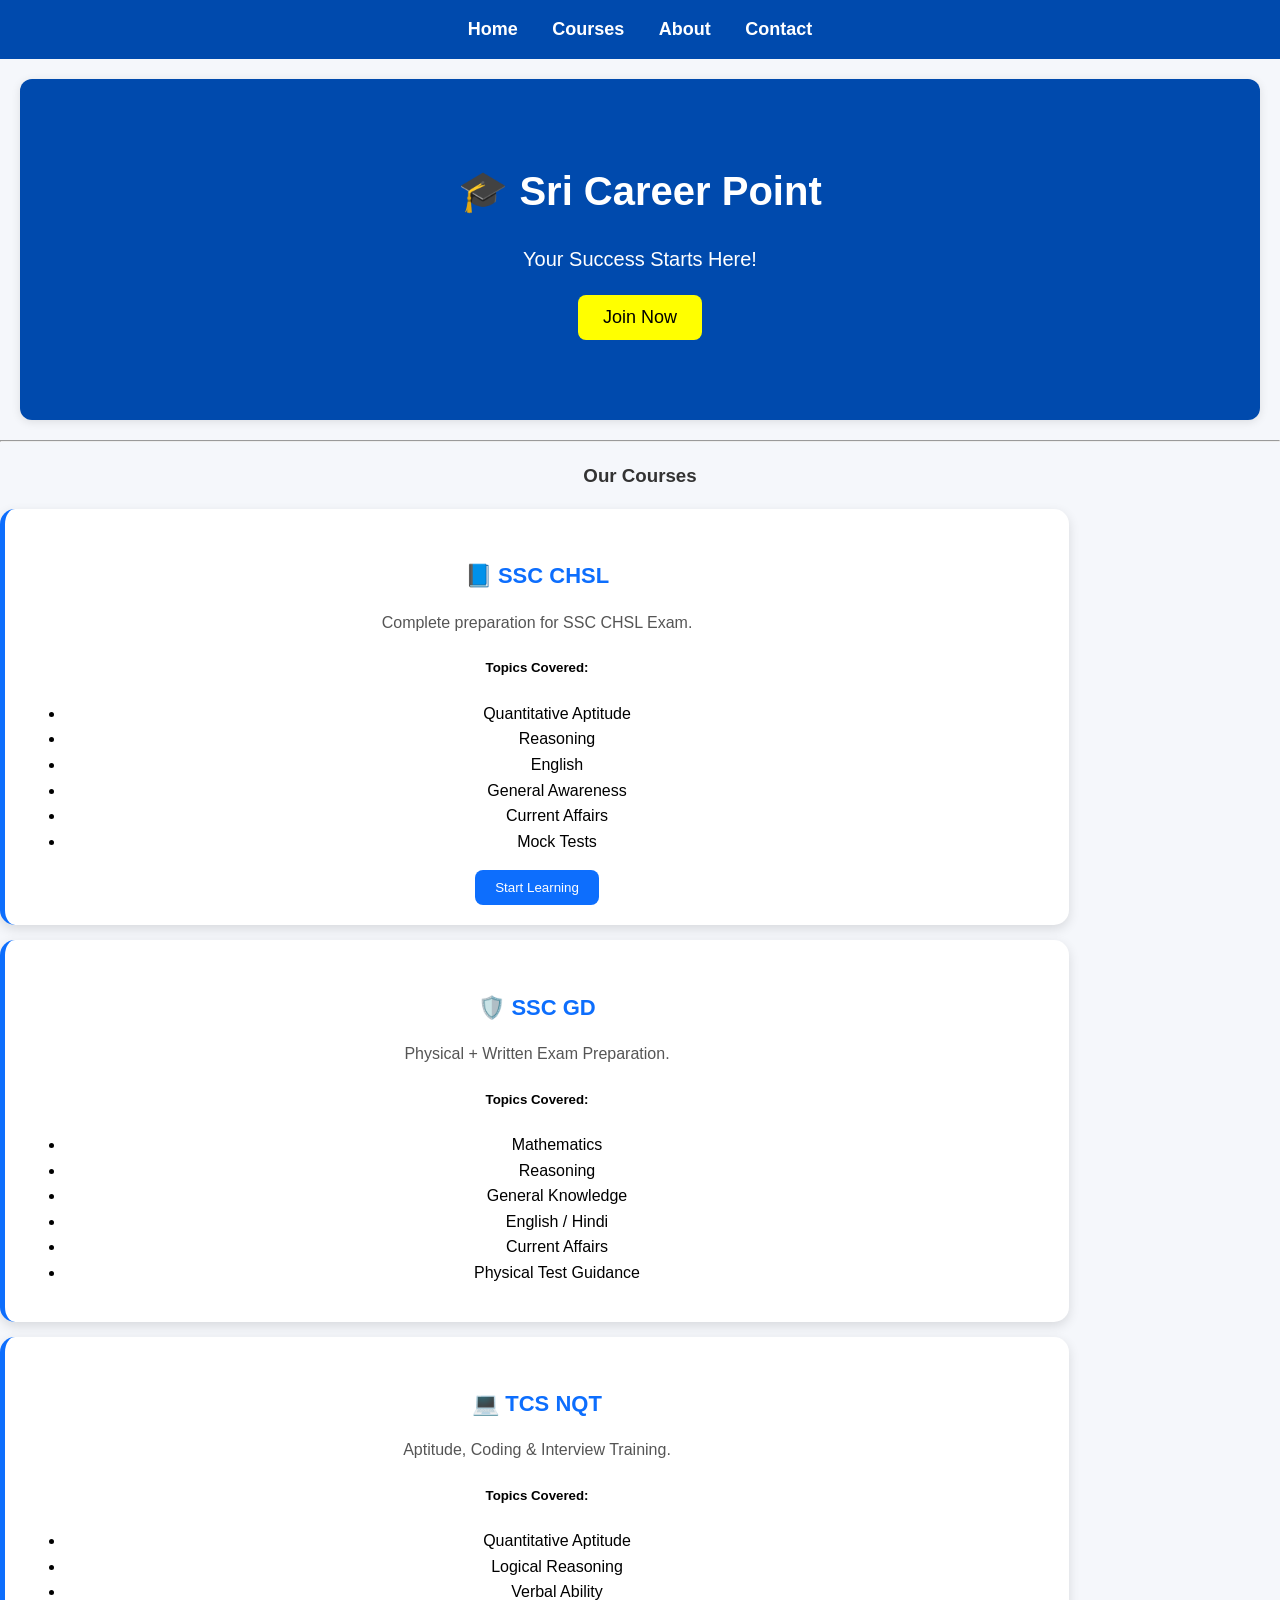
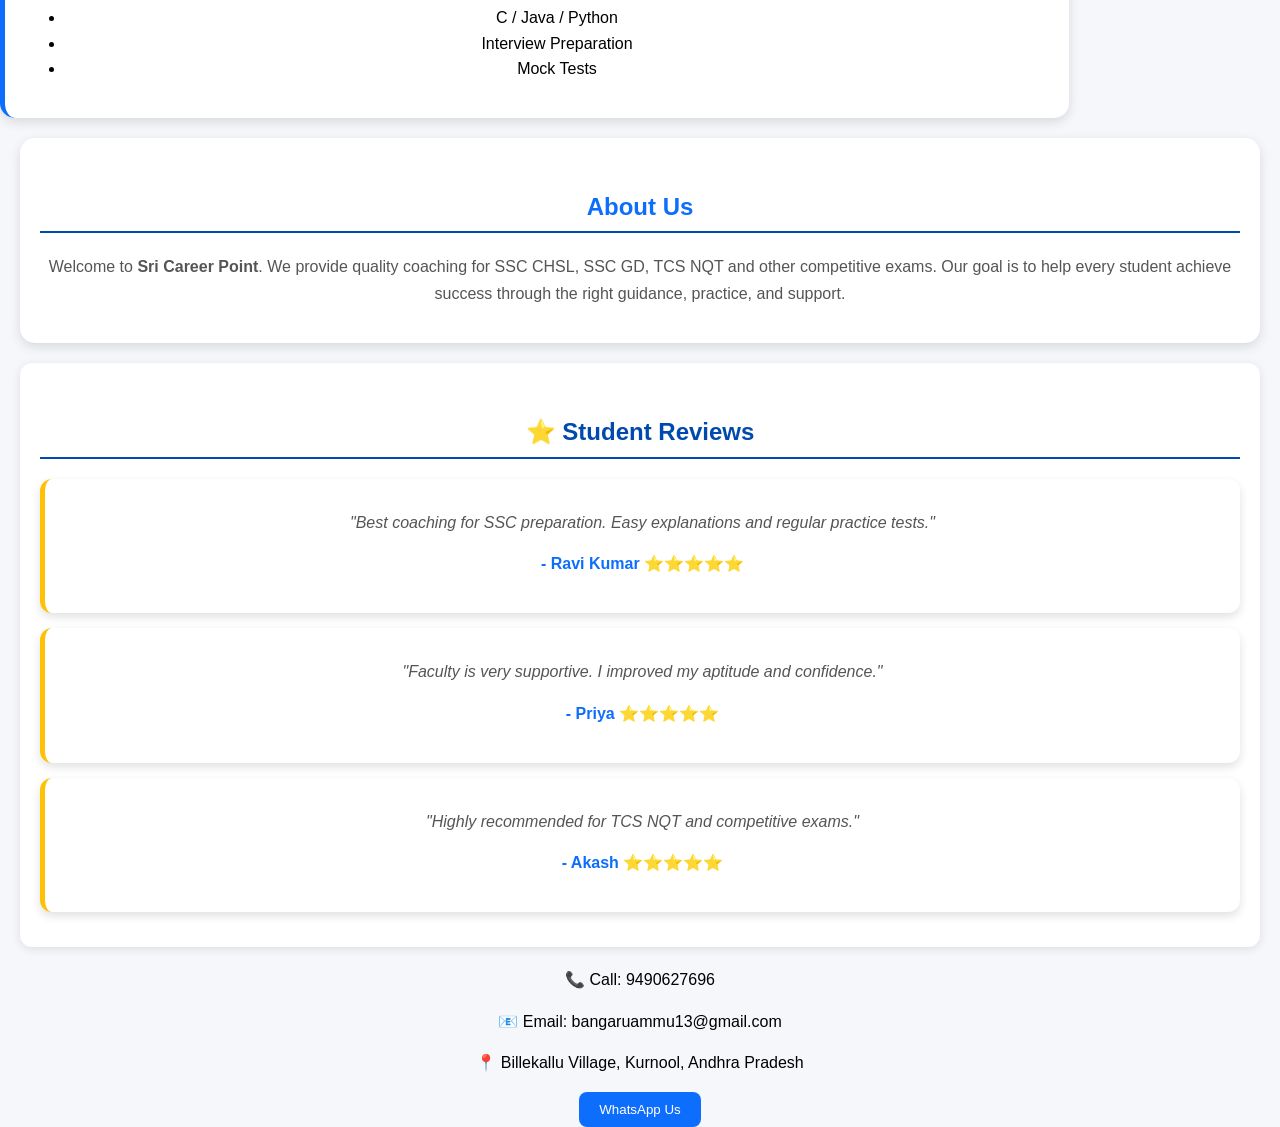
==== commit 03be72c3: "Update index.html" ====
--- a/index.html
+++ b/index.html
@@ -28,7 +28,7 @@
 
   <h5>Topics Covered:</h5>
   <ul>
-    <li><a href="average.html">Average</a></li>
+    <li>Quantitative Aptitude</li>
     <li>Reasoning</li>
     <li>English</li>
     <li>General Awareness</li>
